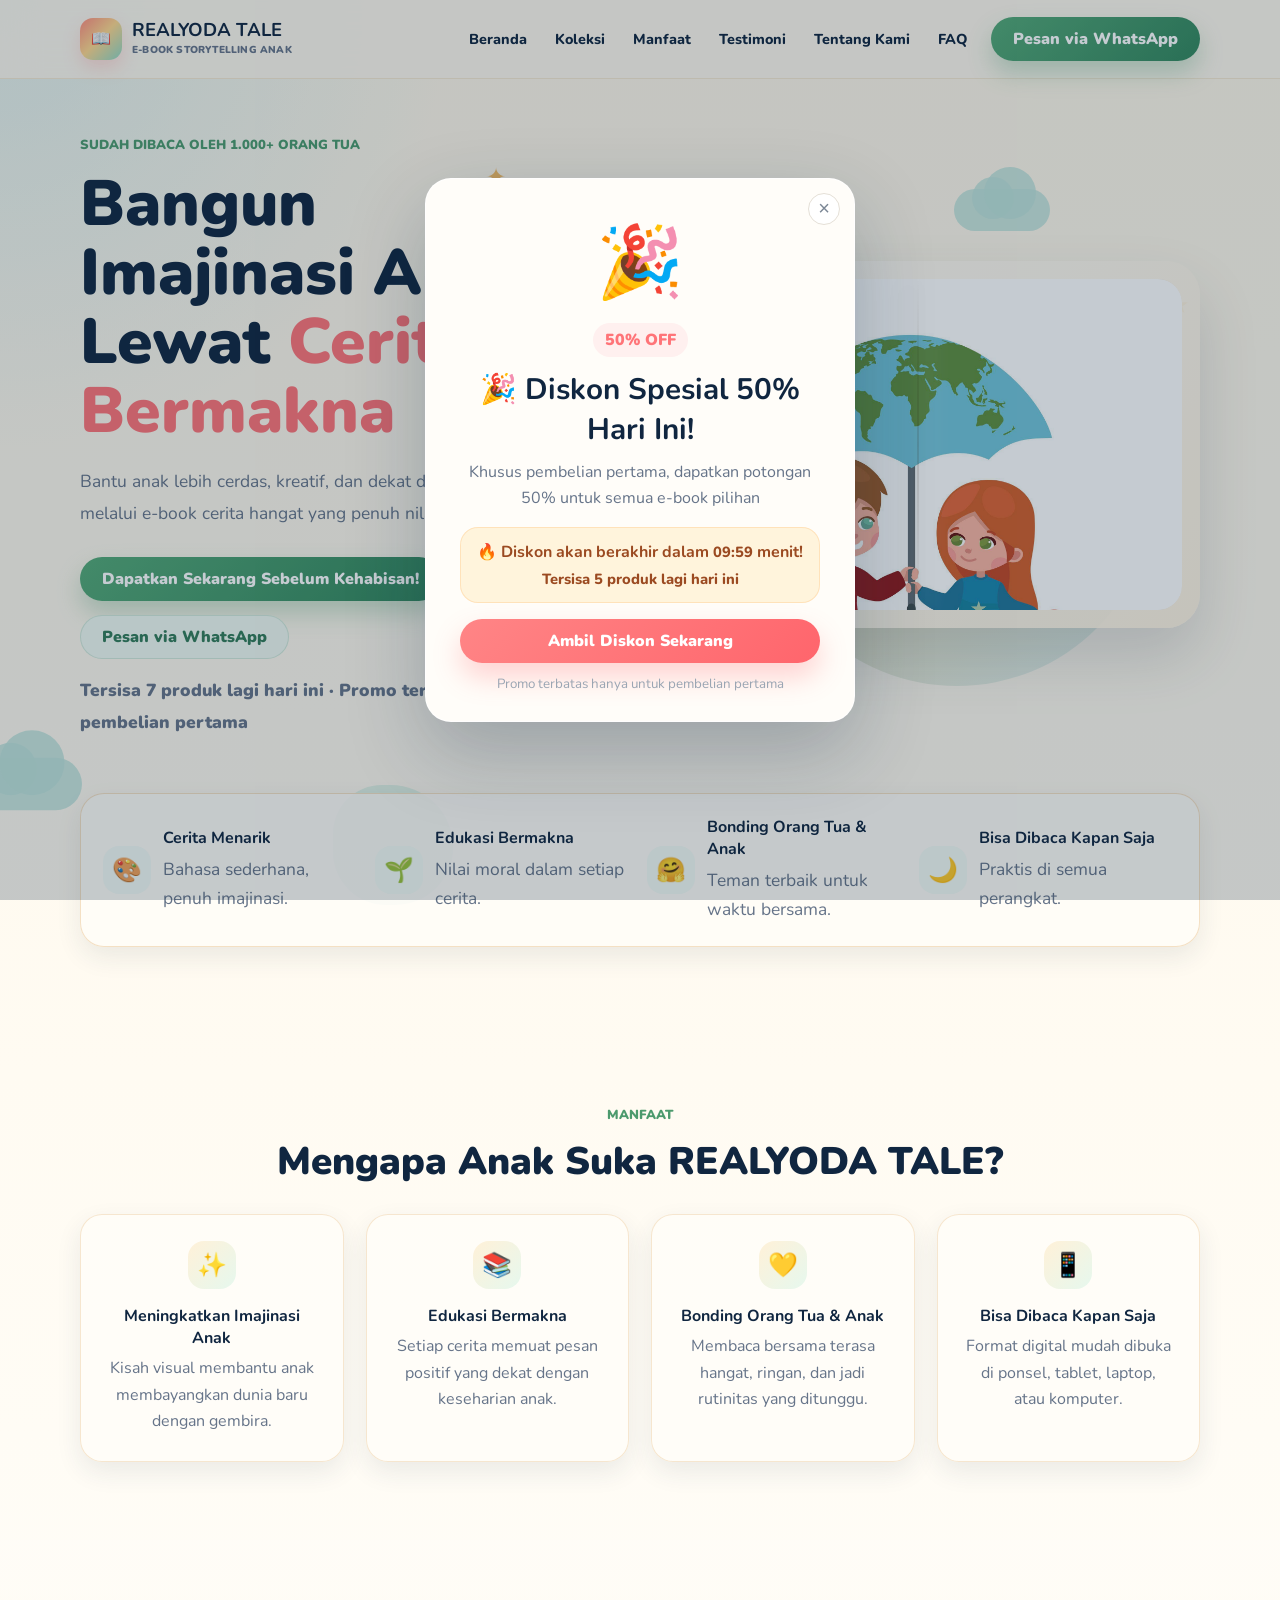
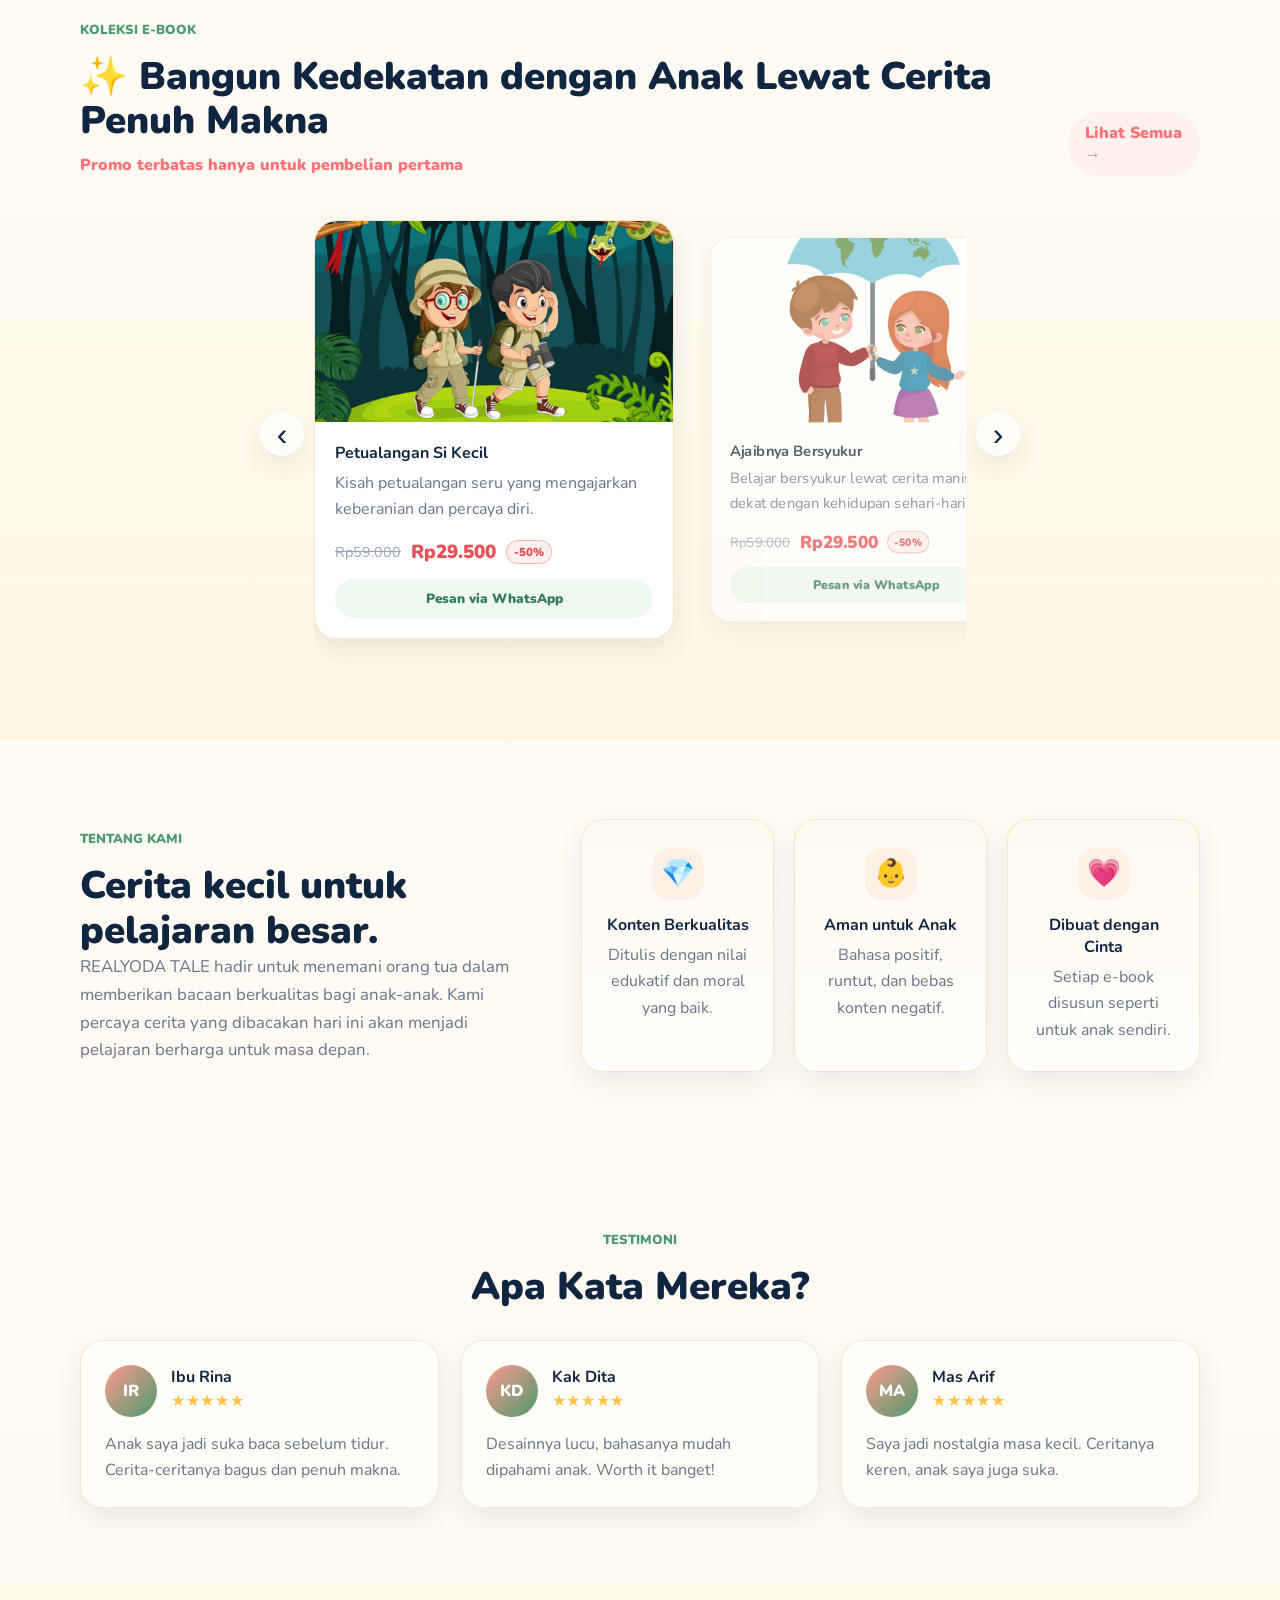
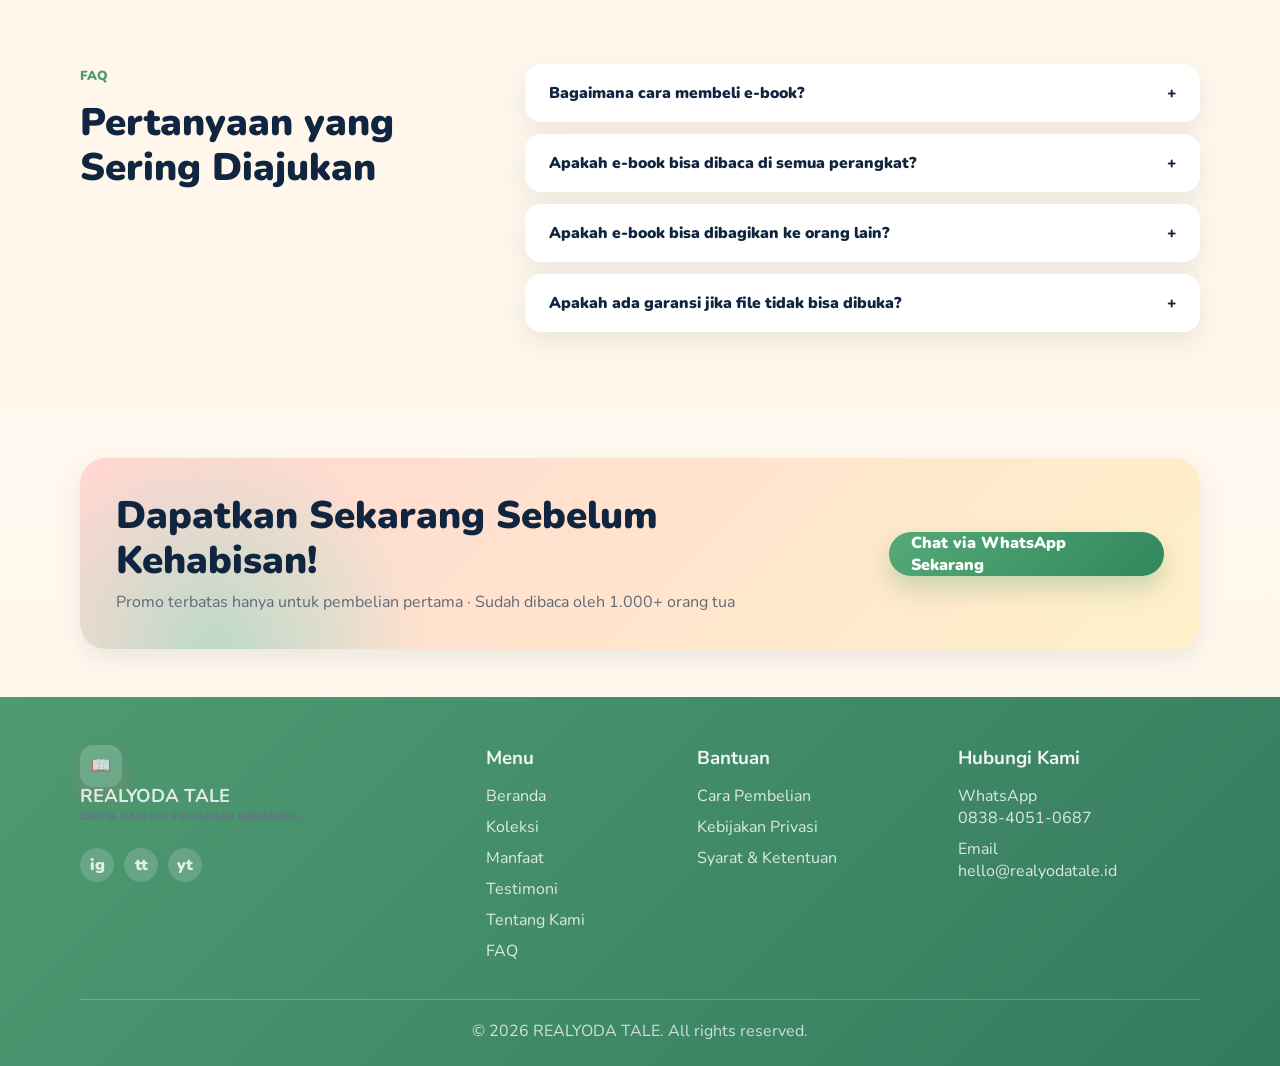
==== index.html @ 8e777f8d "done finish" ====
<!DOCTYPE html>
<html lang="id">
<head>
  <meta charset="UTF-8">
  <meta name="viewport" content="width=device-width, initial-scale=1.0">
  <title>REALYODA TALE - E-book Storytelling Anak</title>
  <link rel="preconnect" href="https://fonts.googleapis.com">
  <link rel="preconnect" href="https://fonts.gstatic.com" crossorigin>
  <link href="https://fonts.googleapis.com/css2?family=Nunito:wght@400;600;700;800;900&display=swap" rel="stylesheet">
  <link rel="stylesheet" href="style.css">
</head>
<body>
  <div class="modal-backdrop" id="discountModal" aria-hidden="true">
    <div class="discount-modal" role="dialog" aria-modal="true" aria-labelledby="discountTitle">
      <button class="modal-close" id="closeModal" aria-label="Tutup popup">&times;</button>
      <div class="gift-box">🎉</div>
      <span class="discount-pill">50% OFF</span>
      <h2 id="discountTitle">🎉 Diskon Spesial 50% Hari Ini!</h2>
      <p>Khusus pembelian pertama, dapatkan potongan 50% untuk semua e-book pilihan</p>
      <div class="urgency-box">
        <strong>🔥 Diskon akan berakhir dalam <span id="countdownTimer">10:00</span> menit!</strong>
        <span id="stockText">Tersisa 7 produk lagi hari ini</span>
      </div>
      <a class="btn btn-coral modal-cta js-wa" href="#" data-product="Paket E-book REALYODA TALE">Ambil Diskon Sekarang</a>
      <small>Promo terbatas hanya untuk pembelian pertama</small>
    </div>
  </div>

  <header class="site-header">
    <nav class="navbar container" aria-label="Navigasi utama">
      <a href="index.html" class="brand" aria-label="REALYODA TALE beranda">
        <span class="brand-icon">📖</span>
        <span>
          <strong>REALYODA TALE</strong>
          <small>E-book Storytelling Anak</small>
        </span>
      </a>
      <button class="menu-toggle" id="menuToggle" aria-label="Buka menu" aria-expanded="false"><span></span><span></span><span></span></button>
      <div class="nav-links" id="navLinks">
        <a href="index.html">Beranda</a>
        <a href="koleksi.html">Koleksi</a>
        <a href="manfaat.html">Manfaat</a>
        <a href="testimoni.html">Testimoni</a>
        <a href="tentang.html">Tentang Kami</a>
        <a href="faq.html">FAQ</a>
      </div>
      <a class="btn btn-whatsapp header-cta js-wa" href="#" data-product="Paket E-book REALYODA TALE">Pesan via WhatsApp</a>
    </nav>
  </header>

  <main>
    <section class="hero section-pad" id="beranda">
      <div class="float cloud cloud-one"></div>
      <div class="float cloud cloud-two"></div>
      <div class="float star star-one">✦</div>
      <div class="float star star-two">★</div>
      <div class="float bubble bubble-one"></div>
      <div class="container hero-grid">
        <div class="hero-copy reveal">
          <span class="eyebrow">Sudah dibaca oleh 1.000+ orang tua</span>
          <h1>Bangun Imajinasi Anak Lewat <span>Cerita Bermakna</span></h1>
          <p>Bantu anak lebih cerdas, kreatif, dan dekat dengan orang tua melalui e-book cerita hangat yang penuh nilai.</p>
          <div class="hero-actions">
            <a class="btn btn-primary" href="koleksi.html">Dapatkan Sekarang Sebelum Kehabisan!</a>
            <a class="btn btn-soft js-wa" href="#" data-product="Paket E-book REALYODA TALE">Pesan via WhatsApp</a>
          </div>
          <p class="trust-line">Tersisa 7 produk lagi hari ini · Promo terbatas untuk pembelian pertama</p>
        </div>
        <div class="hero-art hero-book-wrap reveal">
          <div class="art-halo"></div>
          <div class="storybook-slider" aria-label="Slider cerita REALYODA TALE">
            <button class="book-arrow book-prev" type="button" aria-label="Cerita sebelumnya">‹</button>
            <div class="book-stage">
              <article class="book-page active"><img class="scene-img" src="assets/petualanganSikecil.jpg" alt="Petualangan Si Kecil" loading="lazy" decoding="async"></article>
              <article class="book-page"><img class="scene-img" src="assets/AjaibnyaBersyukur.jpg" alt="Ajaibnya Bersyukur" loading="lazy" decoding="async"></article>
              <article class="book-page"><img class="scene-img" src="assets/indahnyaPersahabatan.jpg" alt="Persahabatan" loading="lazy" decoding="async"></article>
              <article class="book-page"><img class="scene-img" src="assets/MimpiSiKecil.jpg" alt="Mimpi Si Kecil" loading="lazy" decoding="async"></article>
            </div>
            <button class="book-arrow book-next" type="button" aria-label="Cerita berikutnya">›</button>
          </div>
        </div>
      </div>

      <div class="container benefits-strip reveal">
        <article><span>🎨</span><div><h3>Cerita Menarik</h3><p>Bahasa sederhana, penuh imajinasi.</p></div></article>
        <article><span>🌱</span><div><h3>Edukasi Bermakna</h3><p>Nilai moral dalam setiap cerita.</p></div></article>
        <article><span>🤗</span><div><h3>Bonding Orang Tua &amp; Anak</h3><p>Teman terbaik untuk waktu bersama.</p></div></article>
        <article><span>🌙</span><div><h3>Bisa Dibaca Kapan Saja</h3><p>Praktis di semua perangkat.</p></div></article>
      </div>
    </section>

    <section class="features section-pad" id="manfaat">
      <div class="container">
        <div class="section-heading reveal">
          <span class="eyebrow">Manfaat</span>
          <h2>Mengapa Anak Suka REALYODA TALE?</h2>
        </div>
        <div class="feature-grid">
          <article class="feature-card reveal"><span class="feature-icon">✨</span><h3>Meningkatkan Imajinasi Anak</h3><p>Kisah visual membantu anak membayangkan dunia baru dengan gembira.</p></article>
          <article class="feature-card reveal"><span class="feature-icon">📚</span><h3>Edukasi Bermakna</h3><p>Setiap cerita memuat pesan positif yang dekat dengan keseharian anak.</p></article>
          <article class="feature-card reveal"><span class="feature-icon">💛</span><h3>Bonding Orang Tua &amp; Anak</h3><p>Membaca bersama terasa hangat, ringan, dan jadi rutinitas yang ditunggu.</p></article>
          <article class="feature-card reveal"><span class="feature-icon">📱</span><h3>Bisa Dibaca Kapan Saja</h3><p>Format digital mudah dibuka di ponsel, tablet, laptop, atau komputer.</p></article>
        </div>
      </div>
    </section>

    <section class="products section-pad" id="koleksi">
      <div class="container">
        <div class="section-row reveal">
          <div>
            <span class="eyebrow">Koleksi E-book</span>
            <h2>✨ Bangun Kedekatan dengan Anak Lewat Cerita Penuh Makna</h2>
            <p class="section-subtitle">Promo terbatas hanya untuk pembelian pertama</p>
          </div>
          <a href="koleksi.html" class="tiny-link">Lihat Semua →</a>
        </div>
        <div class="product-carousel product-snap reveal" aria-label="Slider koleksi e-book">
          <button class="carousel-btn prev" type="button" aria-label="Produk sebelumnya">‹</button>
          <div class="carousel-viewport">
            <div class="product-track">
              <article class="product-card" data-product="Petualangan Si Kecil">
                <div class="product-media"><img src="assets/petualanganSikecil.jpg" alt="Petualangan Si Kecil" loading="lazy" decoding="async"></div>
                <div class="product-body"><h3>Petualangan Si Kecil</h3><p>Kisah petualangan seru yang mengajarkan keberanian dan percaya diri.</p><div class="price"><del>Rp59.000</del><strong>Rp29.500</strong><em>-50%</em></div><a class="order-btn js-wa" href="#" data-product="Petualangan Si Kecil">Pesan via WhatsApp</a></div>
              </article>
              <article class="product-card" data-product="Ajaibnya Bersyukur">
                <div class="product-media"><img src="assets/AjaibnyaBersyukur.jpg" alt="Ajaibnya Bersyukur" loading="lazy" decoding="async"></div>
                <div class="product-body"><h3>Ajaibnya Bersyukur</h3><p>Belajar bersyukur lewat cerita manis yang dekat dengan kehidupan sehari-hari.</p><div class="price"><del>Rp59.000</del><strong>Rp29.500</strong><em>-50%</em></div><a class="order-btn js-wa" href="#" data-product="Ajaibnya Bersyukur">Pesan via WhatsApp</a></div>
              </article>
              <article class="product-card" data-product="Persahabatan">
                <div class="product-media"><img src="assets/indahnyaPersahabatan.jpg" alt="Persahabatan" loading="lazy" decoding="async"></div>
                <div class="product-body"><h3>Persahabatan</h3><p>Kisah tentang arti persahabatan, tolong-menolong, dan saling menghargai.</p><div class="price"><del>Rp59.000</del><strong>Rp29.500</strong><em>-50%</em></div><a class="order-btn js-wa" href="#" data-product="Persahabatan">Pesan via WhatsApp</a></div>
              </article>
              <article class="product-card" data-product="Mimpi Si Kecil">
                <div class="product-media"><img src="assets/MimpiSiKecil.jpg" alt="Mimpi Si Kecil" loading="lazy" decoding="async"></div>
                <div class="product-body"><h3>Mimpi Si Kecil</h3><p>Menginspirasi anak untuk berani bermimpi dan tekun meraihnya.</p><div class="price"><del>Rp59.000</del><strong>Rp29.500</strong><em>-50%</em></div><a class="order-btn js-wa" href="#" data-product="Mimpi Si Kecil">Pesan via WhatsApp</a></div>
              </article>
            </div>
          </div>
          <button class="carousel-btn next" type="button" aria-label="Produk berikutnya">›</button>
        </div>
      </div>
    </section>

    <section class="about section-pad" id="tentang">
      <div class="container about-grid">
        <div class="about-copy reveal"><span class="eyebrow">Tentang Kami</span><h2>Cerita kecil untuk pelajaran besar.</h2><p>REALYODA TALE hadir untuk menemani orang tua dalam memberikan bacaan berkualitas bagi anak-anak. Kami percaya cerita yang dibacakan hari ini akan menjadi pelajaran berharga untuk masa depan.</p></div>
        <div class="about-cards">
          <article class="mini-card reveal"><span>💎</span><h3>Konten Berkualitas</h3><p>Ditulis dengan nilai edukatif dan moral yang baik.</p></article>
          <article class="mini-card reveal"><span>👶</span><h3>Aman untuk Anak</h3><p>Bahasa positif, runtut, dan bebas konten negatif.</p></article>
          <article class="mini-card reveal"><span>💗</span><h3>Dibuat dengan Cinta</h3><p>Setiap e-book disusun seperti untuk anak sendiri.</p></article>
        </div>
      </div>
    </section>

    <section class="testimonials section-pad" id="testimoni">
      <div class="container">
        <div class="section-heading reveal"><span class="eyebrow">Testimoni</span><h2>Apa Kata Mereka?</h2></div>
        <div class="testimonial-grid">
          <article class="testimonial-card reveal"><div class="person"><span>IR</span><div><h3>Ibu Rina</h3><p>★★★★★</p></div></div><p>Anak saya jadi suka baca sebelum tidur. Cerita-ceritanya bagus dan penuh makna.</p></article>
          <article class="testimonial-card reveal"><div class="person"><span>KD</span><div><h3>Kak Dita</h3><p>★★★★★</p></div></div><p>Desainnya lucu, bahasanya mudah dipahami anak. Worth it banget!</p></article>
          <article class="testimonial-card reveal"><div class="person"><span>MA</span><div><h3>Mas Arif</h3><p>★★★★★</p></div></div><p>Saya jadi nostalgia masa kecil. Ceritanya keren, anak saya juga suka.</p></article>
        </div>
      </div>
    </section>

    <section class="faq section-pad" id="faq">
      <div class="container faq-grid">
        <div class="faq-heading reveal"><span class="eyebrow">FAQ</span><h2>Pertanyaan yang Sering Diajukan</h2></div>
        <div class="accordion reveal">
          <button class="faq-item">Bagaimana cara membeli e-book?<span>+</span></button><div class="faq-panel">Klik tombol WhatsApp, pilih e-book, lalu tim kami akan membantu proses pemesanan.</div>
          <button class="faq-item">Apakah e-book bisa dibaca di semua perangkat?<span>+</span></button><div class="faq-panel">Bisa. File digital dapat dibuka melalui ponsel, tablet, laptop, atau komputer.</div>
          <button class="faq-item">Apakah e-book bisa dibagikan ke orang lain?<span>+</span></button><div class="faq-panel">E-book hanya untuk pembeli. Untuk hadiah, hubungi kami agar dibuatkan pesanan terpisah.</div>
          <button class="faq-item">Apakah ada garansi jika file tidak bisa dibuka?<span>+</span></button><div class="faq-panel">Ada. Tim kami siap membantu sampai file dapat dibuka dengan baik.</div>
        </div>
      </div>
    </section>

    <section class="cta-banner">
      <div class="container cta-content reveal">
        <div><h2>Dapatkan Sekarang Sebelum Kehabisan!</h2><p>Promo terbatas hanya untuk pembelian pertama · Sudah dibaca oleh 1.000+ orang tua</p></div>
        <a class="btn btn-whatsapp js-wa" href="#" data-product="Paket E-book REALYODA TALE">Chat via WhatsApp Sekarang</a>
      </div>
    </section>
  </main>

  <footer class="site-footer">
    <div class="container footer-grid">
      <div><a class="brand footer-brand" href="index.html"><span class="brand-icon">📖</span><span><strong>REALYODA TALE</strong><small>Cerita hari ini, pelajaran berharga.</small></span></a><div class="socials"><a href="#">ig</a><a href="#">tt</a><a href="#">yt</a></div></div>
      <div><h3>Menu</h3><a href="index.html">Beranda</a><a href="koleksi.html">Koleksi</a><a href="manfaat.html">Manfaat</a><a href="testimoni.html">Testimoni</a><a href="tentang.html">Tentang Kami</a><a href="faq.html">FAQ</a></div>
      <div><h3>Bantuan</h3><a href="#">Cara Pembelian</a><a href="#">Kebijakan Privasi</a><a href="#">Syarat &amp; Ketentuan</a></div>
      <div><h3>Hubungi Kami</h3><p>WhatsApp<br>0838-4051-0687</p><p>Email<br>hello@realyodatale.id</p></div>
    </div>
    <p class="copyright">© 2026 REALYODA TALE. All rights reserved.</p>
  </footer>

  <script src="script.js"></script>
</body>
</html>
---- style.css ----
:root {
  --ink: #102640;
  --muted: #667489;
  --cream: #fff8eb;
  --paper: #fffdf8;
  --orange: #ffbf78;
  --coral: #ff7478;
  --green: #4c9a6d;
  --mint: #cce9dc;
  --sky: #bfe7ee;
  --shadow: 0 18px 50px rgba(38, 55, 77, .12);
  --soft-shadow: 0 10px 26px rgba(38, 55, 77, .09);
}

* {
  box-sizing: border-box;
}

html {
  scroll-behavior: smooth;
}

body {
  margin: 0;
  font-family: "Nunito", Arial, sans-serif;
  color: var(--ink);
  background:
    radial-gradient(circle at top left, rgba(191, 231, 238, .45), transparent 28rem),
    linear-gradient(180deg, #fff8e9 0%, #fffdf8 42%, #fff7eb 100%);
}

a {
  color: inherit;
  text-decoration: none;
}

img {
  display: block;
  max-width: 100%;
}

.container {
  width: min(1120px, calc(100% - 40px));
  margin-inline: auto;
}

.section-pad {
  padding: 78px 0;
}

.page-hero {
  padding: 76px 0 38px;
  background:
    radial-gradient(circle at 18% 30%, rgba(191, 231, 238, .44), transparent 260px),
    radial-gradient(circle at 82% 20%, rgba(255, 191, 120, .24), transparent 260px);
}

.page-hero .section-heading {
  max-width: 760px;
  margin: 0 auto;
}

.page-hero h1 {
  margin-bottom: 0;
  font-size: clamp(2.15rem, 4vw, 3.65rem);
  line-height: 1.1;
  font-weight: 900;
}

.page-hero p {
  margin: 14px auto 0;
  max-width: 620px;
  color: var(--muted);
  line-height: 1.75;
}

.site-header {
  position: sticky;
  top: 0;
  z-index: 20;
  background: rgba(255, 250, 239, .86);
  border-bottom: 1px solid rgba(233, 207, 167, .42);
  backdrop-filter: blur(18px);
}

.navbar {
  min-height: 78px;
  display: flex;
  align-items: center;
  gap: 24px;
}

.brand {
  display: inline-flex;
  align-items: center;
  gap: 10px;
  font-weight: 900;
  min-width: max-content;
}

.brand-icon {
  width: 42px;
  height: 42px;
  display: grid;
  place-items: center;
  border-radius: 13px;
  background: linear-gradient(135deg, #ff8a7c, #ffd78d 48%, #8fd7c5);
  box-shadow: 0 8px 18px rgba(255, 116, 120, .22);
}

.brand strong {
  display: block;
  font-size: 1.16rem;
  line-height: 1;
}

.brand small {
  display: block;
  margin-top: 4px;
  color: var(--muted);
  font-size: .63rem;
  text-transform: uppercase;
  letter-spacing: .02em;
}

.nav-links {
  margin-left: auto;
  display: flex;
  align-items: center;
  gap: 28px;
  font-size: .9rem;
  font-weight: 800;
}

.nav-links a {
  transition: color .25s ease;
}

.nav-links a:hover {
  color: var(--green);
}

.btn {
  display: inline-flex;
  align-items: center;
  justify-content: center;
  min-height: 44px;
  padding: 0 22px;
  border: 0;
  border-radius: 999px;
  font-weight: 900;
  font-family: inherit;
  cursor: pointer;
  transition: transform .25s ease, box-shadow .25s ease, background .25s ease;
}

.btn:hover {
  transform: translateY(-2px);
}

.btn-whatsapp,
.btn-primary {
  color: #fff;
  background: linear-gradient(135deg, #55aa77, #32865d);
  box-shadow: 0 12px 24px rgba(61, 151, 101, .28);
}

.btn-soft {
  color: #327b59;
  background: #eff9f1;
  box-shadow: inset 0 0 0 1px rgba(76, 154, 109, .18);
}

.btn-coral {
  color: #fff;
  background: linear-gradient(135deg, #ff8586, #ff656c);
  box-shadow: 0 14px 28px rgba(255, 101, 108, .28);
}

.menu-toggle {
  display: none;
  width: 42px;
  height: 42px;
  margin-left: auto;
  border: 0;
  border-radius: 14px;
  background: #fff;
  box-shadow: var(--soft-shadow);
}

.menu-toggle span {
  display: block;
  width: 18px;
  height: 2px;
  margin: 4px auto;
  background: var(--ink);
}

.hero {
  position: relative;
  min-height: calc(100vh - 78px);
  padding-top: 54px;
  overflow: hidden;
}

.hero-grid {
  display: grid;
  grid-template-columns: .95fr 1.05fr;
  align-items: center;
  gap: 42px;
}

.eyebrow {
  display: inline-flex;
  align-items: center;
  margin-bottom: 16px;
  color: var(--green);
  font-size: .82rem;
  font-weight: 900;
  text-transform: uppercase;
}

h1,
h2,
h3,
p {
  margin-top: 0;
}

.hero h1 {
  max-width: 590px;
  margin-bottom: 20px;
  font-size: clamp(2.45rem, 5vw, 4.75rem);
  line-height: 1.08;
  font-weight: 900;
}

.hero h1 span,
.section-row h2 span {
  color: var(--coral);
}

.hero p {
  max-width: 500px;
  color: var(--muted);
  font-size: 1.09rem;
  line-height: 1.8;
}

.hero-actions {
  display: flex;
  flex-wrap: wrap;
  gap: 14px;
  margin-top: 28px;
}

.hero-art {
  position: relative;
}

.art-halo {
  position: absolute;
  inset: 8% 8% auto auto;
  width: 70%;
  aspect-ratio: 1;
  border-radius: 50%;
  background: linear-gradient(145deg, rgba(255, 213, 141, .8), rgba(191, 231, 238, .52));
}

.hero-art img {
  position: relative;
  z-index: 1;
  width: min(650px, 100%);
  aspect-ratio: 1.38 / 1;
  object-fit: cover;
  object-position: top center;
  border-radius: 34px;
  filter: drop-shadow(0 28px 30px rgba(49, 65, 76, .12));
}

.float {
  position: absolute;
  z-index: 0;
  pointer-events: none;
  animation: floaty 5s ease-in-out infinite;
}

.cloud {
  width: 96px;
  height: 42px;
  border-radius: 999px;
  background: rgba(189, 226, 218, .82);
}

.cloud::before,
.cloud::after {
  content: "";
  position: absolute;
  bottom: 12px;
  border-radius: 50%;
  background: inherit;
}

.cloud::before {
  left: 18px;
  width: 42px;
  height: 42px;
}

.cloud::after {
  right: 14px;
  width: 52px;
  height: 52px;
}

.cloud-one {
  right: 18%;
  top: 110px;
}

.cloud-two {
  left: -26px;
  bottom: 220px;
  transform: scale(1.25);
}

.star {
  color: #f6bd66;
  font-size: 24px;
}

.star-one {
  left: 38%;
  top: 82px;
}

.star-two {
  right: 7%;
  top: 210px;
  animation-delay: .8s;
}

.bubble {
  left: 26%;
  bottom: 120px;
  width: 120px;
  height: 120px;
  border-radius: 44% 56% 52% 48%;
  background: rgba(143, 215, 197, .28);
}

.benefits-strip {
  position: relative;
  z-index: 2;
  display: grid;
  grid-template-columns: repeat(4, 1fr);
  gap: 14px;
  margin-top: 38px;
  padding: 22px;
  border: 1px solid rgba(236, 202, 156, .56);
  border-radius: 24px;
  background: rgba(255, 253, 248, .86);
  box-shadow: var(--soft-shadow);
}

.benefits-strip article {
  display: flex;
  gap: 12px;
  align-items: center;
}

.benefits-strip span,
.feature-icon {
  flex: 0 0 48px;
  width: 48px;
  height: 48px;
  display: grid;
  place-items: center;
  border-radius: 16px;
  background: #f3fbf5;
  font-size: 1.5rem;
}

.benefits-strip h3,
.feature-card h3,
.product-card h3,
.testimonial-card h3,
.mini-card h3 {
  margin-bottom: 6px;
  font-size: 1rem;
}

.benefits-strip p,
.feature-card p,
.product-card p,
.testimonial-card p,
.mini-card p,
.about-copy p {
  margin-bottom: 0;
  color: var(--muted);
  line-height: 1.65;
}

.section-heading,
.section-row {
  margin-bottom: 30px;
}

.section-heading {
  text-align: center;
}

.section-heading h2,
.section-row h2,
.about-copy h2,
.faq-heading h2,
.cta-banner h2 {
  margin-bottom: 0;
  font-size: clamp(1.9rem, 3vw, 2.65rem);
  line-height: 1.16;
  font-weight: 900;
}

.feature-grid,
.product-grid,
.testimonial-grid {
  display: grid;
  gap: 22px;
}

.feature-grid {
  grid-template-columns: repeat(4, 1fr);
}

.feature-card,
.product-card,
.testimonial-card,
.mini-card {
  border: 1px solid rgba(236, 202, 156, .45);
  border-radius: 22px;
  background: rgba(255, 253, 248, .92);
  box-shadow: var(--soft-shadow);
  transition: transform .25s ease, box-shadow .25s ease;
}

.feature-card {
  padding: 26px;
  text-align: center;
}

.feature-card:hover,
.product-card:hover,
.testimonial-card:hover {
  transform: translateY(-7px);
  box-shadow: var(--shadow);
}

.feature-icon {
  margin: 0 auto 16px;
  background: linear-gradient(135deg, #fff1d8, #e6f8ee);
}

.products {
  background: linear-gradient(180deg, rgba(255, 253, 248, .5), rgba(255, 243, 224, .78));
}

.section-row {
  display: flex;
  align-items: end;
  justify-content: space-between;
  gap: 20px;
}

.tiny-link {
  color: var(--coral);
  font-weight: 900;
  background: #fff1ee;
  padding: 10px 18px;
  border-radius: 999px;
}

.section-subtitle {
  margin: 10px 0 0;
  color: var(--coral);
  font-weight: 900;
}

.product-grid {
  grid-template-columns: repeat(4, 1fr);
}

.product-carousel {
  position: relative;
  width: min(430px, 100%);
  margin-inline: auto;
  padding-inline: 58px;
}

.carousel-viewport {
  overflow: hidden;
  border-radius: 24px;
}

.product-track {
  display: flex;
  cursor: grab;
  touch-action: pan-y;
  user-select: none;
}

.product-track.dragging {
  cursor: grabbing;
}

.product-track .product-card {
  flex: 0 0 100%;
  transform: scale(.92);
  opacity: .72;
}

.product-track .product-card.active {
  transform: scale(1);
  opacity: 1;
}

.carousel-btn {
  position: absolute;
  top: 50%;
  z-index: 2;
  width: 44px;
  height: 44px;
  border: 0;
  border-radius: 50%;
  color: var(--ink);
  background: #fffdf8;
  box-shadow: var(--soft-shadow);
  font-size: 2rem;
  line-height: 1;
  cursor: pointer;
  transform: translateY(-50%);
  transition: transform .25s ease, box-shadow .25s ease, background .25s ease;
}

.carousel-btn:hover {
  background: #fff1ee;
  box-shadow: var(--shadow);
  transform: translateY(-50%) scale(1.06);
}

.carousel-btn.prev {
  left: 0;
}

.carousel-btn.next {
  right: 0;
}

.product-card {
  overflow: hidden;
  background: #fff;
}

.product-body {
  padding: 20px;
}

.price {
  display: flex;
  align-items: center;
  gap: 10px;
  margin: 16px 0 14px;
  flex-wrap: wrap;
}

.price del {
  color: #9aa5b3;
  font-size: .9rem;
}

.price strong {
  color: #e64f55;
  font-size: 1.18rem;
  font-weight: 900;
}

.price em {
  color: #e64f55;
  font-size: .72rem;
  font-style: normal;
  font-weight: 900;
  border: 1px solid rgba(230, 79, 85, .35);
  border-radius: 999px;
  padding: 3px 7px;
  background: #fff0ef;
}

.order-btn {
  display: flex;
  justify-content: center;
  width: 100%;
  padding: 10px 12px;
  border-radius: 999px;
  color: #327b59;
  background: #eef8f1;
  font-size: .84rem;
  font-weight: 900;
}

.about-grid {
  display: grid;
  grid-template-columns: .85fr 1.15fr;
  align-items: center;
  gap: 44px;
}

.about-copy p {
  font-size: 1.05rem;
}

.about-cards {
  display: grid;
  grid-template-columns: repeat(3, 1fr);
  gap: 20px;
}

.mini-card {
  padding: 28px 22px;
  text-align: center;
  background: linear-gradient(180deg, #fffaf0, #fffefb);
}

.mini-card span {
  display: inline-grid;
  place-items: center;
  width: 52px;
  height: 52px;
  margin-bottom: 14px;
  border-radius: 18px;
  background: #fff0e7;
  font-size: 1.7rem;
}

.testimonial-grid {
  grid-template-columns: repeat(3, 1fr);
}

.testimonial-card {
  padding: 24px;
}

.person {
  display: flex;
  align-items: center;
  gap: 14px;
  margin-bottom: 14px;
}

.person span {
  width: 52px;
  height: 52px;
  display: grid;
  place-items: center;
  border-radius: 50%;
  color: #fff;
  background: linear-gradient(135deg, #ff9a8e, #4c9a6d);
  font-weight: 900;
}

.person h3,
.person p {
  margin: 0;
}

.person p {
  color: #ffc247;
  letter-spacing: .04em;
}

.faq {
  background: rgba(255, 247, 235, .72);
}

.faq-grid {
  display: grid;
  grid-template-columns: .75fr 1.25fr;
  gap: 40px;
}

.accordion {
  display: grid;
  gap: 12px;
}

.faq-item {
  width: 100%;
  min-height: 58px;
  display: flex;
  justify-content: space-between;
  align-items: center;
  padding: 0 24px;
  border: 0;
  border-radius: 16px;
  color: var(--ink);
  background: #fff;
  box-shadow: var(--soft-shadow);
  font: 900 .98rem "Nunito", Arial, sans-serif;
  text-align: left;
  cursor: pointer;
}

.faq-panel {
  display: none;
  margin: -4px 10px 10px;
  padding: 18px 22px;
  border-radius: 0 0 16px 16px;
  color: var(--muted);
  background: rgba(255, 255, 255, .7);
  line-height: 1.7;
}

.faq-panel.open {
  display: block;
}

.cta-banner {
  padding: 48px 0;
}

.cta-content {
  display: flex;
  align-items: center;
  justify-content: space-between;
  gap: 24px;
  padding: 36px;
  border-radius: 26px;
  background:
    radial-gradient(circle at 12% 100%, rgba(143, 215, 197, .6), transparent 210px),
    linear-gradient(135deg, #ffd7d2, #fff1c9);
  box-shadow: var(--soft-shadow);
}

.cta-content p {
  margin: 8px 0 0;
  color: #5f6a78;
}

.site-footer {
  padding: 48px 0 24px;
  color: rgba(255, 255, 255, .92);
  background: linear-gradient(135deg, #4f9a72, #347b5e);
}

.footer-grid {
  display: grid;
  grid-template-columns: 1.5fr .7fr .9fr 1fr;
  gap: 42px;
}

.footer-brand .brand-icon {
  background: rgba(255, 255, 255, .18);
}

.footer-grid h3 {
  margin-bottom: 14px;
}

.footer-grid a,
.footer-grid p {
  display: block;
  margin: 0 0 9px;
  color: rgba(255, 255, 255, .82);
}

.socials {
  display: flex;
  gap: 10px;
  margin-top: 24px;
}

.socials a {
  width: 34px;
  height: 34px;
  display: grid;
  place-items: center;
  border-radius: 50%;
  background: rgba(255, 255, 255, .16);
  font-weight: 900;
}

.copyright {
  width: min(1120px, calc(100% - 40px));
  margin: 28px auto 0;
  padding-top: 20px;
  border-top: 1px solid rgba(255, 255, 255, .22);
  color: rgba(255, 255, 255, .75);
  text-align: center;
}

.modal-backdrop {
  position: fixed;
  inset: 0;
  z-index: 50;
  display: grid;
  place-items: center;
  padding: 20px;
  background: rgba(16, 38, 64, .24);
  opacity: 0;
  visibility: hidden;
  transition: opacity .28s ease, visibility .28s ease;
}

.modal-backdrop.show {
  opacity: 1;
  visibility: visible;
}

.discount-modal {
  position: relative;
  width: min(430px, 100%);
  padding: 36px 34px 28px;
  border: 1px solid rgba(255, 255, 255, .8);
  border-radius: 26px;
  background: #fffdf9;
  box-shadow: 0 30px 80px rgba(16, 38, 64, .24);
  text-align: center;
  transform: scale(.86) translateY(18px);
  transition: transform .32s cubic-bezier(.2, .85, .2, 1);
}

.modal-backdrop.show .discount-modal {
  transform: scale(1) translateY(0);
}

.modal-close {
  position: absolute;
  top: 14px;
  right: 14px;
  width: 32px;
  height: 32px;
  border: 1px solid #e5e0d7;
  border-radius: 50%;
  color: #7b8795;
  background: #fff;
  font-size: 1.25rem;
  cursor: pointer;
}

.gift-box {
  margin: 0 auto 12px;
  font-size: 4.4rem;
}

.discount-pill {
  display: inline-block;
  margin-bottom: 12px;
  padding: 6px 12px;
  border-radius: 999px;
  color: var(--coral);
  background: #fff0ef;
  font-weight: 900;
}

.discount-modal h2 {
  margin-bottom: 10px;
  font-size: 1.85rem;
}

.discount-modal p {
  color: var(--muted);
  line-height: 1.65;
}

.discount-modal small {
  display: block;
  margin-top: 12px;
  color: #9aa5b3;
}

.modal-cta {
  width: 100%;
}

.trust-line {
  margin-top: 16px;
  color: var(--coral);
  font-size: .95rem;
  font-weight: 900;
}

.hero-book-wrap {
  perspective: 1400px;
}

.storybook-slider {
  position: relative;
  z-index: 1;
  width: min(650px, 100%);
  margin-inline: auto;
  padding: 18px;
  border-radius: 34px;
  background: linear-gradient(135deg, rgba(255, 253, 248, .94), rgba(255, 243, 224, .88));
  box-shadow: 0 30px 60px rgba(38, 55, 77, .16);
  transform-style: preserve-3d;
}

.book-stage {
  position: relative;
  aspect-ratio: 16 / 10;
  overflow: hidden;
  border-radius: 24px;
  background: #fff6e8;
  box-shadow: inset 12px 0 18px rgba(88, 61, 35, .1), inset -12px 0 24px rgba(255, 255, 255, .46);
  perspective: 1600px;
  transform-style: preserve-3d;
}

.book-stage::before {
  content: "";
  position: absolute;
  inset: 0 auto 0 50%;
  z-index: 8;
  width: 2px;
  background: linear-gradient(180deg, transparent, rgba(75, 54, 33, .16), transparent);
  box-shadow: -10px 0 24px rgba(75, 54, 33, .16), 10px 0 20px rgba(255, 255, 255, .5);
  pointer-events: none;
}

.book-page {
  position: absolute;
  inset: 0;
  overflow: hidden;
  border-radius: 24px;
  opacity: 0;
  transform-origin: left center;
  transform-style: preserve-3d;
  backface-visibility: hidden;
}

.book-page.active {
  z-index: 3;
  opacity: 1;
}

.book-page.next-ready {
  z-index: 2;
  opacity: 1;
}

.book-page.flipping {
  z-index: 6;
  opacity: 1;
  animation: pageFlipLeft .82s cubic-bezier(.22, .78, .18, 1) forwards;
}

.book-page.flipping::after {
  content: "";
  position: absolute;
  inset: 0 0 0 auto;
  width: 32%;
  background: linear-gradient(90deg, transparent, rgba(17, 28, 44, .3));
  opacity: .86;
  animation: pageEdgeShadow .82s cubic-bezier(.22, .78, .18, 1) forwards;
  pointer-events: none;
}

.scene-img,
.storybook-slider img {
  width: 100%;
  height: 100%;
  max-width: none;
  aspect-ratio: auto;
  object-fit: cover;
  border-radius: inherit;
  filter: none;
  user-select: none;
  -webkit-user-drag: none;
}

.scene-hero-1 { object-position: 18% 12%; }
.scene-hero-2 { object-position: 72% 12%; }
.scene-hero-3 { object-position: 18% 38%; }
.scene-hero-4 { object-position: 72% 38%; }
.scene-product-1 { object-position: 18% 62%; }
.scene-product-2 { object-position: 72% 62%; }
.scene-product-3 { object-position: 18% 78%; }
.scene-product-4 { object-position: 72% 78%; }
.scene-product-5 { object-position: 18% 94%; }
.scene-product-6 { object-position: 72% 94%; }

.book-arrow {
  position: absolute;
  top: 50%;
  z-index: 12;
  width: 42px;
  height: 42px;
  border: 0;
  border-radius: 50%;
  color: var(--ink);
  background: #fffdf8;
  box-shadow: var(--soft-shadow);
  font-size: 2rem;
  line-height: 1;
  cursor: pointer;
  transform: translateY(-50%);
  transition: transform .25s ease, box-shadow .25s ease;
}

.book-arrow:hover {
  transform: translateY(-50%) scale(1.06);
  box-shadow: var(--shadow);
}

.book-prev {
  left: -2px;
}

.book-next {
  right: -2px;
}

.product-media {
  aspect-ratio: 16 / 9;
  overflow: hidden;
  width: 100%;
  margin: 0;
  border-radius: 22px 22px 0 0;
  background: linear-gradient(135deg, #fff1d8, #e6f8ee);
}

.product-media img {
  display: block;
  width: 100%;
  height: 100%;
  object-fit: cover;
  transition: transform .35s ease;
}

.product-card:hover .product-media img,
.product-card.active .product-media img {
  transform: scale(1.025);
}

.product-snap {
  width: min(760px, 100%);
  padding-inline: 54px;
}

.product-snap .carousel-viewport {
  overflow-x: auto;
  overflow-y: visible;
  scroll-snap-type: x mandatory;
  scroll-behavior: smooth;
  scrollbar-width: none;
}

.product-snap .carousel-viewport::-webkit-scrollbar {
  display: none;
}

.product-snap .product-track {
  gap: 22px;
  padding: 14px 0 24px;
  cursor: grab;
  transform: none !important;
  transition: none !important;
}

.product-snap .product-track .product-card {
  flex: 0 0 min(360px, 82%);
  scroll-snap-align: center;
  opacity: .72;
  transform: scale(.92);
}

.product-snap .product-track .product-card.active {
  opacity: 1;
  transform: scale(1);
}

.urgency-box {
  display: grid;
  gap: 6px;
  margin: 16px 0;
  padding: 14px 16px;
  border-radius: 18px;
  color: #9b4a21;
  background: #fff4dc;
  box-shadow: inset 0 0 0 1px rgba(255, 191, 120, .34);
}

.urgency-box span {
  font-size: .92rem;
  font-weight: 800;
}

@keyframes pageFlipLeft {
  0% {
    transform: rotateY(0deg) translateZ(0);
    filter: brightness(1);
  }
  45% {
    transform: rotateY(-96deg) translateZ(34px);
    filter: brightness(.94);
  }
  100% {
    transform: rotateY(-180deg) translateZ(8px);
    filter: brightness(.72);
  }
}

@keyframes pageEdgeShadow {
  0% {
    opacity: .08;
    transform: translateX(0);
  }
  50% {
    opacity: .9;
    transform: translateX(-24px);
  }
  100% {
    opacity: .15;
    transform: translateX(-80px);
  }
}

.reveal {
  opacity: 0;
  transform: translateY(24px);
  transition: opacity .7s ease, transform .7s ease;
}

.reveal.visible {
  opacity: 1;
  transform: translateY(0);
}

@keyframes floaty {
  0%, 100% {
    transform: translateY(0);
  }
  50% {
    transform: translateY(-14px);
  }
}

@media (max-width: 980px) {
  .header-cta {
    display: none;
  }

  .menu-toggle {
    display: block;
  }

  .nav-links {
    position: absolute;
    inset: 78px 20px auto;
    display: none;
    flex-direction: column;
    align-items: stretch;
    gap: 0;
    padding: 14px;
    border-radius: 20px;
    background: #fffdf8;
    box-shadow: var(--shadow);
  }

  .nav-links.open {
    display: flex;
  }

  .nav-links a {
    padding: 14px;
    border-radius: 12px;
  }

  .nav-links a:hover {
    background: #f3fbf5;
  }

  .hero-grid,
  .about-grid,
  .faq-grid {
    grid-template-columns: 1fr;
  }

  .hero {
    min-height: 0;
  }

  .hero-art {
    order: -1;
  }

  .hero-art img {
    margin-inline: auto;
  }

  .storybook-slider {
    width: min(620px, 100%);
  }

  .benefits-strip,
  .feature-grid,
  .product-grid {
    grid-template-columns: repeat(2, 1fr);
  }

  .about-cards,
  .testimonial-grid,
  .footer-grid {
    grid-template-columns: 1fr;
  }
}

@media (max-width: 640px) {
  .container {
    width: min(100% - 28px, 1120px);
  }

  .section-pad {
    padding: 56px 0;
  }

  .navbar {
    min-height: 70px;
  }

  .brand strong {
    font-size: .98rem;
  }

  .brand small {
    font-size: .55rem;
  }

  .hero {
    padding-top: 34px;
  }

  .hero-copy {
    text-align: center;
  }

  .hero p {
    margin-inline: auto;
  }

  .hero-actions,
  .section-row,
  .cta-content {
    flex-direction: column;
    align-items: stretch;
  }

  .product-carousel {
    padding-inline: 46px;
  }

  .product-snap .product-track .product-card {
    flex-basis: min(330px, 86%);
  }

  .carousel-btn {
    width: 38px;
    height: 38px;
  }

  .hero-actions .btn,
  .cta-content .btn {
    width: 100%;
  }

  .benefits-strip,
  .feature-grid,
  .product-grid,
  .testimonial-grid {
    grid-template-columns: 1fr;
  }

  .benefits-strip {
    padding: 16px;
  }

  .about-cards {
    grid-template-columns: 1fr;
  }

  .cta-content {
    padding: 28px 22px;
    text-align: center;
  }

  .discount-modal {
    padding: 32px 22px 24px;
  }
}
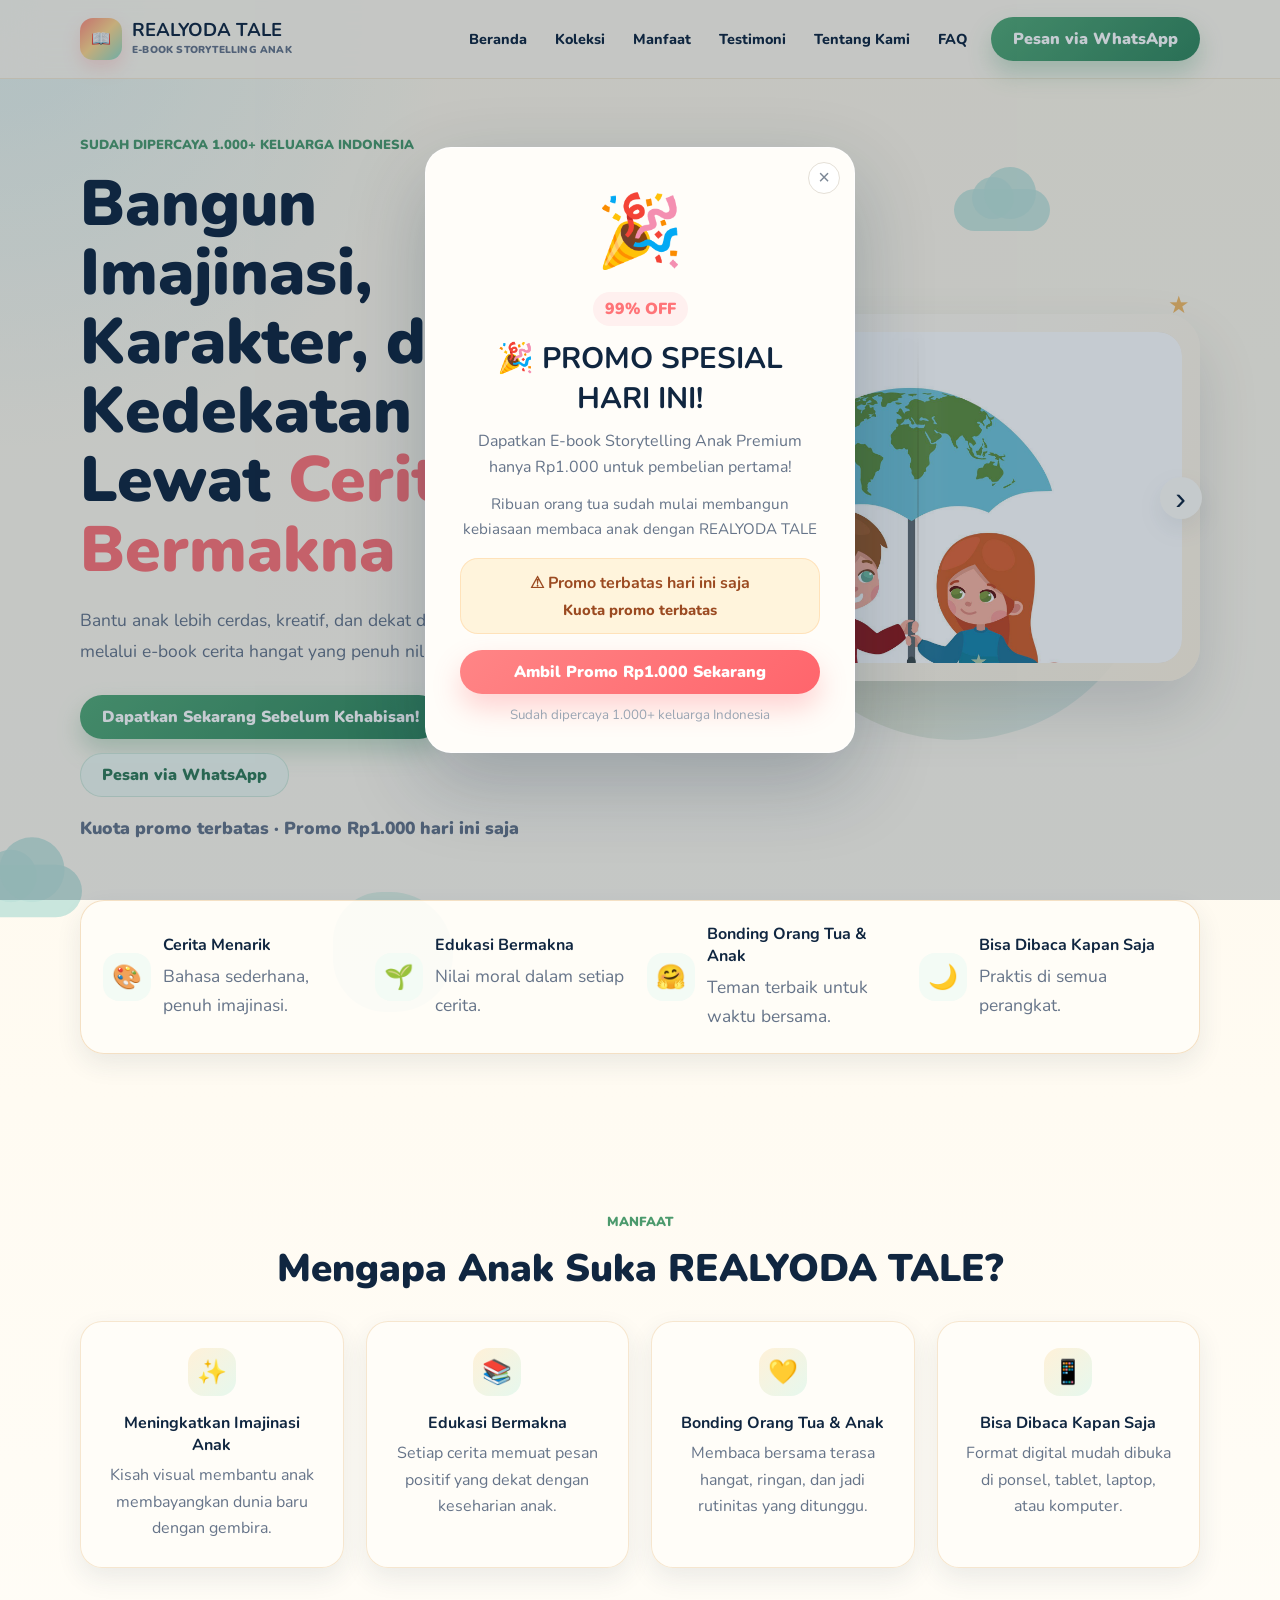
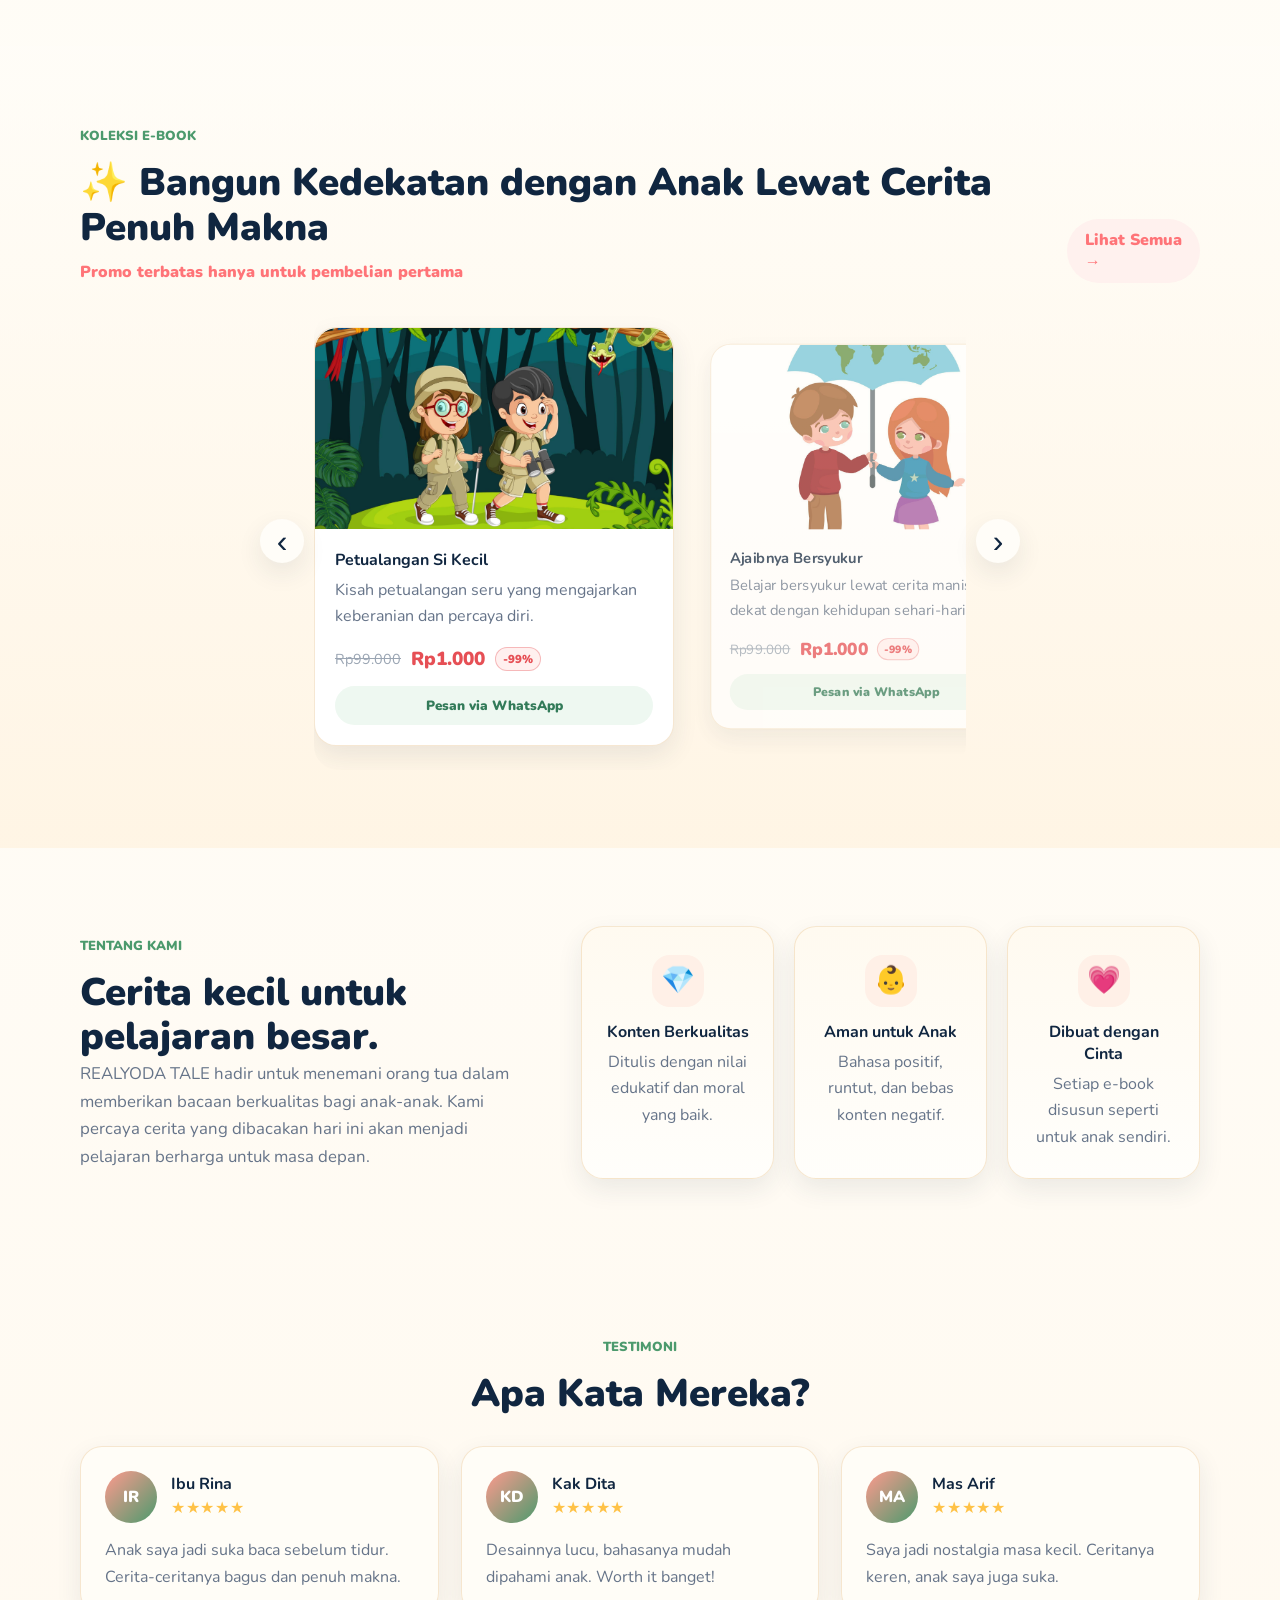
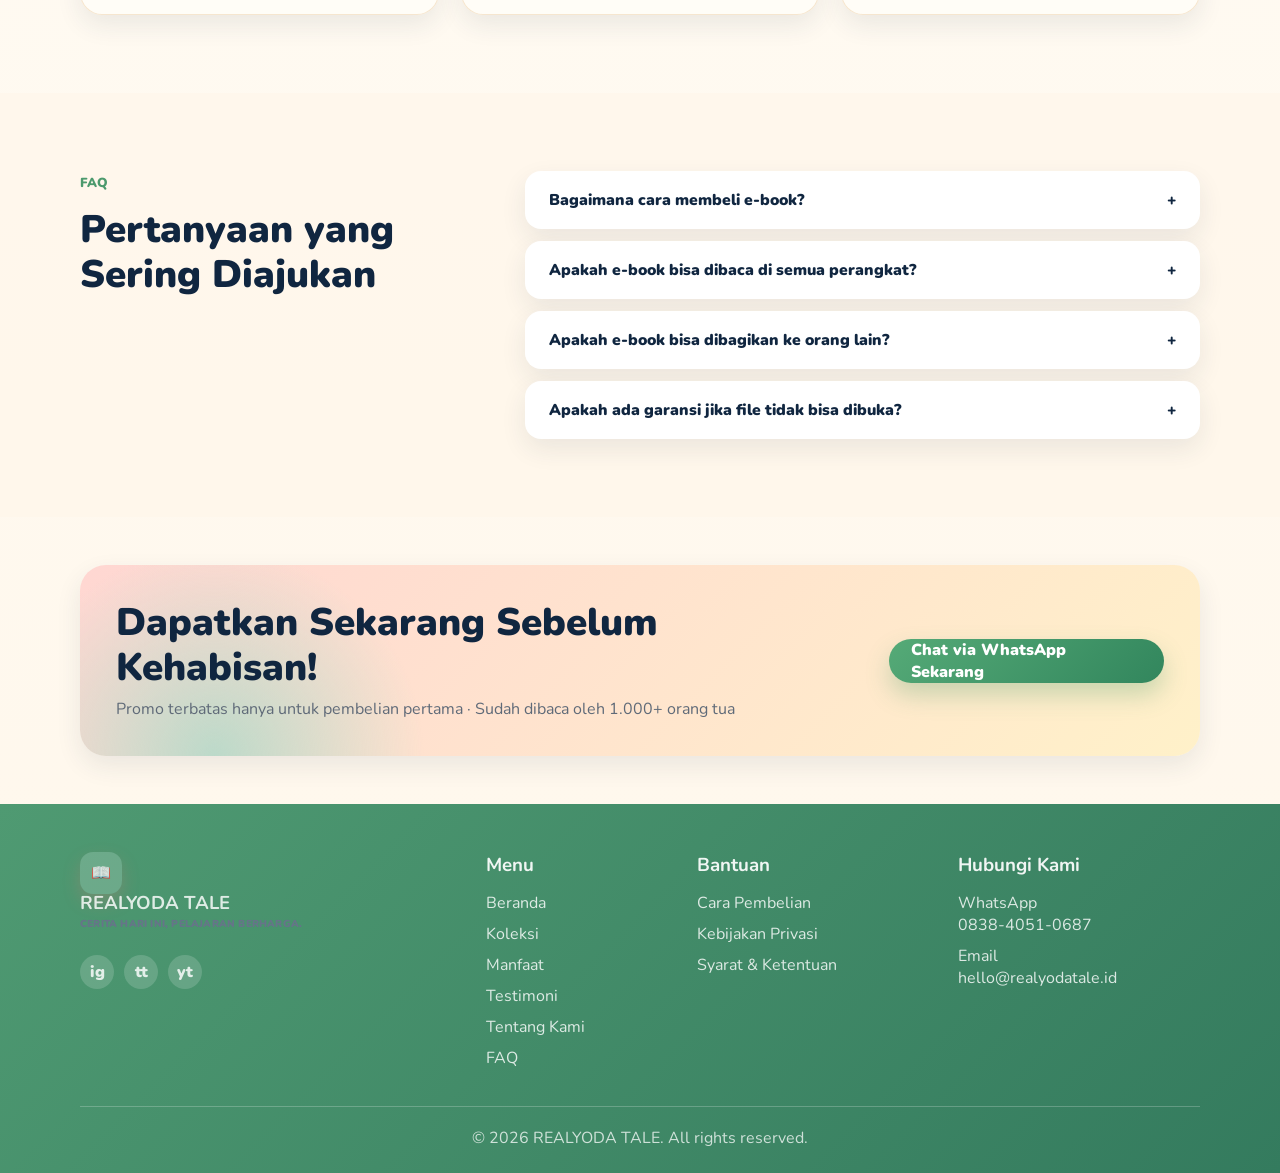
==== commit d16609fb: "UPDATE DISKON" ====
--- a/index.html
+++ b/index.html
@@ -14,15 +14,16 @@
     <div class="discount-modal" role="dialog" aria-modal="true" aria-labelledby="discountTitle">
       <button class="modal-close" id="closeModal" aria-label="Tutup popup">&times;</button>
       <div class="gift-box">🎉</div>
-      <span class="discount-pill">50% OFF</span>
-      <h2 id="discountTitle">🎉 Diskon Spesial 50% Hari Ini!</h2>
-      <p>Khusus pembelian pertama, dapatkan potongan 50% untuk semua e-book pilihan</p>
+      <span class="discount-pill">99% OFF</span>
+      <h2 id="discountTitle">🎉 PROMO SPESIAL HARI INI!</h2>
+      <p>Dapatkan E-book Storytelling Anak Premium hanya Rp1.000 untuk pembelian pertama!</p>
+      <p class="popup-support">Ribuan orang tua sudah mulai membangun kebiasaan membaca anak dengan REALYODA TALE</p>
       <div class="urgency-box">
-        <strong>🔥 Diskon akan berakhir dalam <span id="countdownTimer">10:00</span> menit!</strong>
-        <span id="stockText">Tersisa 7 produk lagi hari ini</span>
-      </div>
-      <a class="btn btn-coral modal-cta js-wa" href="#" data-product="Paket E-book REALYODA TALE">Ambil Diskon Sekarang</a>
-      <small>Promo terbatas hanya untuk pembelian pertama</small>
+        <strong>⚠ Promo terbatas hari ini saja</strong>
+        <span>Kuota promo terbatas</span>
+      </div>
+      <a class="btn btn-coral modal-cta js-wa" href="#" data-product="Paket E-book REALYODA TALE">Ambil Promo Rp1.000 Sekarang</a>
+      <small>Sudah dipercaya 1.000+ keluarga Indonesia</small>
     </div>
   </div>
 
@@ -57,14 +58,14 @@
       <div class="float bubble bubble-one"></div>
       <div class="container hero-grid">
         <div class="hero-copy reveal">
-          <span class="eyebrow">Sudah dibaca oleh 1.000+ orang tua</span>
-          <h1>Bangun Imajinasi Anak Lewat <span>Cerita Bermakna</span></h1>
+          <span class="eyebrow">Sudah dipercaya 1.000+ keluarga Indonesia</span>
+          <h1>Bangun Imajinasi, Karakter, dan Kedekatan Anak Lewat <span>Cerita Bermakna</span></h1>
           <p>Bantu anak lebih cerdas, kreatif, dan dekat dengan orang tua melalui e-book cerita hangat yang penuh nilai.</p>
           <div class="hero-actions">
             <a class="btn btn-primary" href="koleksi.html">Dapatkan Sekarang Sebelum Kehabisan!</a>
             <a class="btn btn-soft js-wa" href="#" data-product="Paket E-book REALYODA TALE">Pesan via WhatsApp</a>
           </div>
-          <p class="trust-line">Tersisa 7 produk lagi hari ini · Promo terbatas untuk pembelian pertama</p>
+          <p class="trust-line">Kuota promo terbatas · Promo Rp1.000 hari ini saja</p>
         </div>
         <div class="hero-art hero-book-wrap reveal">
           <div class="art-halo"></div>
@@ -120,19 +121,19 @@
             <div class="product-track">
               <article class="product-card" data-product="Petualangan Si Kecil">
                 <div class="product-media"><img src="assets/petualanganSikecil.jpg" alt="Petualangan Si Kecil" loading="lazy" decoding="async"></div>
-                <div class="product-body"><h3>Petualangan Si Kecil</h3><p>Kisah petualangan seru yang mengajarkan keberanian dan percaya diri.</p><div class="price"><del>Rp59.000</del><strong>Rp29.500</strong><em>-50%</em></div><a class="order-btn js-wa" href="#" data-product="Petualangan Si Kecil">Pesan via WhatsApp</a></div>
+                <div class="product-body"><h3>Petualangan Si Kecil</h3><p>Kisah petualangan seru yang mengajarkan keberanian dan percaya diri.</p><div class="price"><del>Rp99.000</del><strong>Rp1.000</strong><em>-99%</em></div><a class="order-btn js-wa" href="#" data-product="Petualangan Si Kecil">Pesan via WhatsApp</a></div>
               </article>
               <article class="product-card" data-product="Ajaibnya Bersyukur">
                 <div class="product-media"><img src="assets/AjaibnyaBersyukur.jpg" alt="Ajaibnya Bersyukur" loading="lazy" decoding="async"></div>
-                <div class="product-body"><h3>Ajaibnya Bersyukur</h3><p>Belajar bersyukur lewat cerita manis yang dekat dengan kehidupan sehari-hari.</p><div class="price"><del>Rp59.000</del><strong>Rp29.500</strong><em>-50%</em></div><a class="order-btn js-wa" href="#" data-product="Ajaibnya Bersyukur">Pesan via WhatsApp</a></div>
+                <div class="product-body"><h3>Ajaibnya Bersyukur</h3><p>Belajar bersyukur lewat cerita manis yang dekat dengan kehidupan sehari-hari.</p><div class="price"><del>Rp99.000</del><strong>Rp1.000</strong><em>-99%</em></div><a class="order-btn js-wa" href="#" data-product="Ajaibnya Bersyukur">Pesan via WhatsApp</a></div>
               </article>
               <article class="product-card" data-product="Persahabatan">
                 <div class="product-media"><img src="assets/indahnyaPersahabatan.jpg" alt="Persahabatan" loading="lazy" decoding="async"></div>
-                <div class="product-body"><h3>Persahabatan</h3><p>Kisah tentang arti persahabatan, tolong-menolong, dan saling menghargai.</p><div class="price"><del>Rp59.000</del><strong>Rp29.500</strong><em>-50%</em></div><a class="order-btn js-wa" href="#" data-product="Persahabatan">Pesan via WhatsApp</a></div>
+                <div class="product-body"><h3>Persahabatan</h3><p>Kisah tentang arti persahabatan, tolong-menolong, dan saling menghargai.</p><div class="price"><del>Rp99.000</del><strong>Rp1.000</strong><em>-99%</em></div><a class="order-btn js-wa" href="#" data-product="Persahabatan">Pesan via WhatsApp</a></div>
               </article>
               <article class="product-card" data-product="Mimpi Si Kecil">
                 <div class="product-media"><img src="assets/MimpiSiKecil.jpg" alt="Mimpi Si Kecil" loading="lazy" decoding="async"></div>
-                <div class="product-body"><h3>Mimpi Si Kecil</h3><p>Menginspirasi anak untuk berani bermimpi dan tekun meraihnya.</p><div class="price"><del>Rp59.000</del><strong>Rp29.500</strong><em>-50%</em></div><a class="order-btn js-wa" href="#" data-product="Mimpi Si Kecil">Pesan via WhatsApp</a></div>
+                <div class="product-body"><h3>Mimpi Si Kecil</h3><p>Menginspirasi anak untuk berani bermimpi dan tekun meraihnya.</p><div class="price"><del>Rp99.000</del><strong>Rp1.000</strong><em>-99%</em></div><a class="order-btn js-wa" href="#" data-product="Mimpi Si Kecil">Pesan via WhatsApp</a></div>
               </article>
             </div>
           </div>
@@ -197,4 +198,3 @@
 </body>
 </html>
 
-
--- a/style.css
+++ b/style.css
@@ -870,6 +870,11 @@
   line-height: 1.65;
 }
 
+.popup-support {
+  margin-top: -4px;
+  font-size: .95rem;
+}
+
 .discount-modal small {
   display: block;
   margin-top: 12px;
@@ -1093,6 +1098,53 @@
   font-weight: 800;
 }
 
+.feedback-section {
+  background:
+    radial-gradient(circle at 14% 10%, rgba(191, 231, 238, .38), transparent 260px),
+    linear-gradient(180deg, rgba(255, 253, 248, .72), rgba(255, 247, 235, .92));
+}
+
+.feedback-card {
+  max-width: 860px;
+  padding: 38px;
+  border: 1px solid rgba(236, 202, 156, .52);
+  border-radius: 28px;
+  background: rgba(255, 253, 248, .94);
+  box-shadow: var(--soft-shadow);
+  text-align: center;
+}
+
+.feedback-card h2 {
+  margin-bottom: 14px;
+  font-size: clamp(1.85rem, 3vw, 2.55rem);
+  line-height: 1.15;
+  font-weight: 900;
+}
+
+.feedback-card p {
+  max-width: 680px;
+  margin: 0 auto 14px;
+  color: var(--muted);
+  line-height: 1.75;
+}
+
+.feedback-card strong {
+  display: block;
+  margin-bottom: 22px;
+  color: var(--coral);
+  font-size: 1.02rem;
+}
+
+.feedback-btn {
+  color: #fff;
+  background: linear-gradient(135deg, #ff8586, #4c9a6d);
+  box-shadow: 0 14px 30px rgba(76, 154, 109, .22);
+}
+
+.feedback-btn:hover {
+  box-shadow: 0 18px 38px rgba(255, 116, 120, .26);
+}
+
 @keyframes pageFlipLeft {
   0% {
     transform: rotateY(0deg) translateZ(0);
@@ -1291,6 +1343,10 @@
     text-align: center;
   }
 
+  .feedback-card {
+    padding: 28px 20px;
+  }
+
   .discount-modal {
     padding: 32px 22px 24px;
   }
